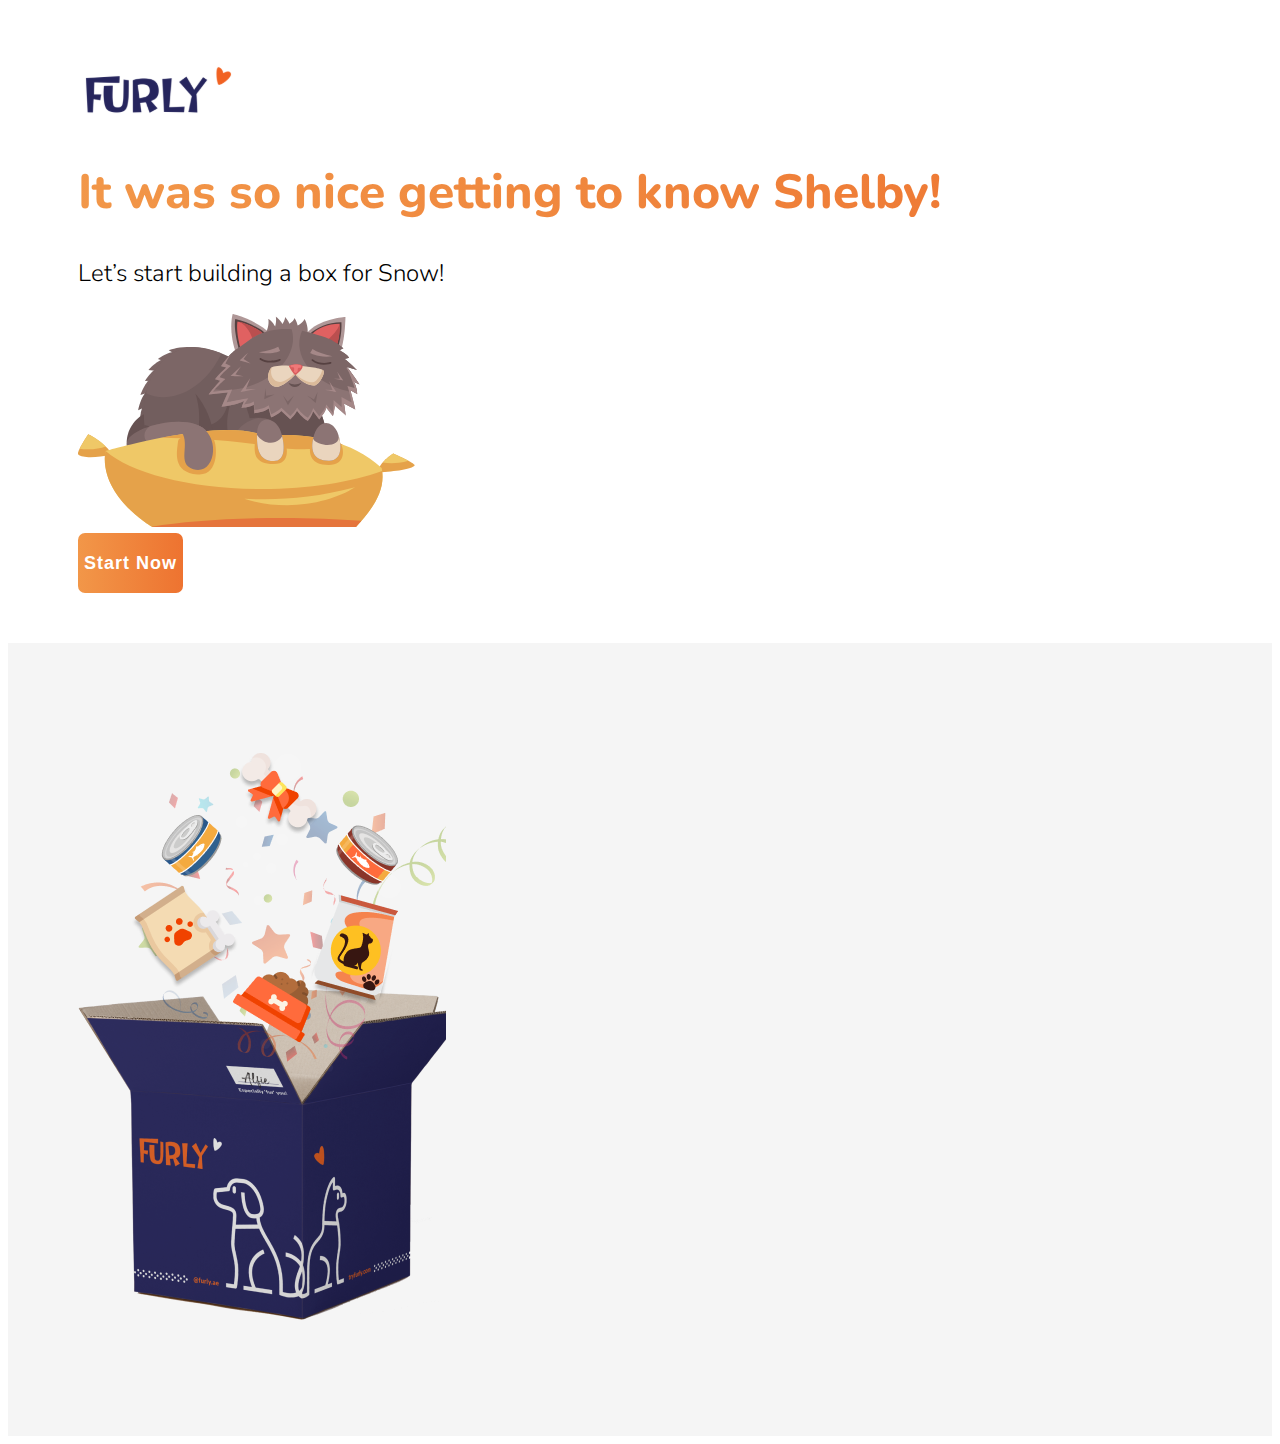
==== boxBuilding.html @ fecd2f82 "pages added" ====
<!DOCTYPE html>
<html lang="en">
<head>
    <meta charset="UTF-8">
    <meta http-equiv="X-UA-Compatible" content="IE=edge">
    <meta name="viewport" content="width=device-width, initial-scale=1.0">
    <title>Furly Pet</title>

    <!-- bootstrap CDNs  -->
    <link href="https://cdn.jsdelivr.net/npm/bootstrap@5.2.0-beta1/dist/css/bootstrap.min.css" rel="stylesheet" integrity="sha384-0evHe/X+R7YkIZDRvuzKMRqM+OrBnVFBL6DOitfPri4tjfHxaWutUpFmBp4vmVor" crossorigin="anonymous" />
    <!-- bootstrap CDNs End  -->
    <!-- css files  -->
    <link rel="stylesheet" href="style/css/regular.css" />
    <link rel="stylesheet" href="style/css/color.css" />
    <link rel="stylesheet" href="style/css/desk.css" />
    <link rel="stylesheet" href="style/css/tab.css" />
    <link rel="stylesheet" href="style/css/mobile.css" />
    <!-- css files  -->

    <!-- google font CDN for nunito -->
    <link rel="preconnect" href="https://fonts.googleapis.com" />
    <link rel="preconnect" href="https://fonts.gstatic.com" crossorigin />
    <link href="https://fonts.googleapis.com/css2?family=Nunito" rel="stylesheet" />
    <!-- google font CDN for nunito End -->

</head>
<body>

    <div class="contianer-fluid p-0 wrapper">
        <div class="row w-100">

            <!-- Column-1 -->
            <div class="col-lg-6 col-md-12">
                <div class="sectionPadding bgWhite">
                    <div class=""> <img src="/img/Furly-Logo.svg" alt=""> </div>

                    <div class="pt-5 mt-3">
                        <h1 class="headingrand clr-dark1">It was so nice getting to know Shelby!</h1>
                        <p class="spansubhead">Let’s start building a box for Snow!</p>
                    </div>

                    <div class="py-5 my-5">
                        <img src="/img/cato.svg" alt="">
                    </div>

                    <div class="d-flex justify-content-start "><button class="buttn-main bg-dark2 clr-white my-4 start-btn w-100">Start Now</button></div>


                </div>
            </div>

            <!-- Column-2 -->
            <div class="col-lg-6 col-md-12">
                <div class="sectionPadding d-flex justify-content-center align-items-center">
                    <div class="giftBoxImg"> <img src="/img/giftbox.webp" class="w-100" alt=""> </div>
                </div>
            </div>

        </div>
    </div>
    

    <!-- bootstrap script CDNs -->
    <script src="https://cdn.jsdelivr.net/npm/bootstrap@5.2.0-beta1/dist/js/bootstrap.bundle.min.js" integrity="sha384-pprn3073KE6tl6bjs2QrFaJGz5/SUsLqktiwsUTF55Jfv3qYSDhgCecCxMW52nD2" crossorigin="anonymous"></script>
    <!-- bootstrap script CDNs -->

</body>
</html>
---- style/css/regular.css ----
/* main body css */

body {
    font-family: 'Nunito', sans-serif;
}

.clr-white {
    color: var(--white);
}

.clr-dark1 {
    background: linear-gradient(89.83deg, #F2994A -6.21%, #ED6E2D 113.9%);
    -webkit-background-clip: text;
    -webkit-text-fill-color: transparent;
    background-clip: text;
    text-fill-color: transparent;
}

.clr-dark2 {
    color: var(--textcolor);
}

.clr-dark3 {
    color: var(--textcolororengebg);
}


/*  font size  */

.h1mainhead {
    font-size: 64px;
    font-weight: 800;
    line-height: 119.4%;
}

.spansubhead {
    font-weight: 300 !important;
    font-size: 24px;
    line-height: 33px;
}

.headingrand {
    font-weight: 800;
    font-size: 48px;
    line-height: 65px;
}

.headingwellnormal {
    font-weight: 600;
    font-size: 18px;
    line-height: 25px;
}


/*  font size  end */


/* background colgroup */

.bg-dark1 {
    background-color: var(--bluedark);
}

.bg-dark2 {
    background: var(--orengedark);
}


/* background colgroup End*/


/* btn css  */

.buttn-main {
    display: flex;
    max-width: 450px;
    min-height: 70px;
    justify-content: center;
    align-items: center;
    border-radius: 7px;
    font-weight: 600;
    font-size: 18px;
    letter-spacing: 1px;
}


/* btn css End */


/* main body css End*/


/* nav style start */

.paw-on-active {
    max-width: 20px;
    visibility: hidden;
}

.navbar {
    min-height: 100px;
    margin-bottom: -100px;
}

.navbar-nav .nav-item .active div div {
    visibility: visible;
}


/* nav style start */


/* section 1 home */

.secdiv1 {
    background-image: url(/img/sec1bg.webp);
    background-repeat: no-repeat;
    background-position: bottom right;
    background-size: cover;
    /* padding: 225px 10px; */
    min-height: 100vh;
    align-items: center;
    display: flex;
}


/* section 1 home end */


/* section 2 home start  */

.secdiv2 {
    background-image: url(/img/sec2basket.webp);
    background-repeat: no-repeat;
    background-position: center left;
    background-size: contain;
    padding: 220px 10px;
}


/* .divc {
    max-width: 300px;
} */

.divc img {
    top: -100px;
    right: 0;
    max-width: 500px;
}


/* section 2 home End  */


/* section 3home start  */

.secdiv3 {
    background-color: #FFE8CD;
    padding: 100px 10px;
}

.divc2 img {
    top: 0px;
    left: 0;
    max-width: 500px;
}


/* section 3home end  */


/* section 4 home start  */

.divc3 img {
    top: 60px;
    left: 0;
    max-width: 500px;
}


/* section 4 home end  */


/* section 5 home  */

.secdiv5 {
    background-image: url(/img/se5bg.webp);
    background-repeat: no-repeat;
    background-position: center left;
    background-size: contain;
    padding: 220px 10px;
}


/* section 5 home end */


/* section 6 home start  */

.presssecsty {
    margin: 100px 10px;
}


/* section 6 home end  */


/* section7 home start */

.heart-img {
    width: 30px;
    height: 30px;
    margin-left: 10px;
}

.headstarth {
    margin-bottom: 50px;
}


/* section7 home end */


/* section 8 home faq start  */

.faq-style {
    background-color: white;
    color: black;
    border-radius: 20px;
    box-shadow: 0 5px 10px 0 rgb(0, 0, 0, 0.25);
    margin: 20px 0;
}

.question {
    padding: 30px 80px 30px 20px;
    position: relative;
    display: flex;
    align-items: center;
    cursor: pointer;
}

.question::after {
    position: absolute;
    right: 20px;
    transition: 0.2s;
    background-image: url('/img/pawfaq.webp');
    background-repeat: repeat;
    background-size: 20px 20px;
    width: 20px;
    height: 20px;
    content: "";
}

.question.active::after {
    transform: rotate(180deg);
}

.answercont {
    max-height: 0;
    overflow: hidden;
    transition: 0.3s;
}

.answer {
    padding: 0 20px 20px;
    line-height: 1.5rem;
    font-weight: 300;
    font-size: 16px;
    line-height: 22px;
}


/* section 8 home faq end  */


/* footer section start  */

.footersection {
    background: linear-gradient(180deg, #EB7C3A 0%, #DF622B 100%);
    border-radius: 32px 32px 0px 0px;
    padding: 50px 10px;
    margin-top: 100px;
}

.foot-logo {
    max-width: 200px;
    margin: auto;
}

.footer-nav div {
    gap: 30px;
}

.coptright {
    font-weight: 200 !important;
}

.bottomnav2 {
    gap: 20px;
}

.backtop {
    text-decoration: none;
}

.backtop:hover {
    color: var(--bluedark);
}


/* footer section end  */



/* Alishba */

.sectionPadding{
    padding: 50px 70px;
}
.bgWhite{
    background-color: white;
}
/* SinglePet */

.pet-selectionBox {
    border: 1px solid lightgrey;
    border-radius: 2px;
    transition: .3s;
}
.pet-selectionBox:hover{
    border: 1px solid orange;
}

.pet-title {
    font-size: 20px !important;
    font-weight: bold;
}

.pet-subtitle {
    font-size: 16px !important;
}

.start-btn {
    border: none;
    min-height: 60px;
}


/* ======FORM======= */


.form-lables {
    font-size: 16px;
    font-weight: 600;
    color: var(--formslabelsclr)
}

#selection-inp {
    border: none;
    background-color: var(--white);
    border-radius: 6px;
    padding: 20px 14px;
    border: 1px solid var(--white);
}

#selection-inp::placeholder,
.typeText {
    color: var( --inptextclr);
}

#selection-inp::placeholder {
    font-size: 15px;
}

#selection-inp,
#select-options:focus {
    outline: none;
}

.pets {
    background-color: var(--white);
    padding: 10px 30px;
    border-radius: 6px;
    display: flex;
    flex-direction: column;
    justify-content: center;
    align-items: center;
    width: 160px;
}

.pets img {
    width: 100%;
}

.pet2 {
    margin-left: 60px;
}

.pet-title {
    font-size: 16px !important;
    padding-top: 14px;
}

#select-options {
    border: none;
    background-color: var(--white);
    border-radius: 6px;
    padding: 14px 20px;
    color: var( --inptextclr);
}

.checkbox {
    width: 18px;
    color: red;
}

.allergic-selection {
    border: none;
    background-color: var(--white);
    border-radius: 6px;
    padding: 10px 14px;
    width: 200px;
}

.addPet-btn {
    border: none;
    width: 200px;
    min-height: 60px;
}

.petSelectionForm {
    display: none;
}
.activeForm{
    display: block;
}


/* Single-ProductPage */

.wrapper {
    background-color: var(--formbg);
}

.bgWhite {
    background-color: var(--white);
}

.filled-bar {
    border-radius: 30px;
    padding: 8px 12px;
}

.conditions-list {
    background-color: rgb(196, 194, 194);
    border-radius: 30px;
    font-size: 12px;
}

.divider {
    border: 1px dashed grey;
}

.quantitySelection {
    padding: 10px !important;
}

.addToBox {
    min-height: 40px;
    font-size: 18px;
}


/* ============owl-carousel========== */

.home-demo .item {
    text-align: center;
}

.product-card {
    max-width: 230px;
    min-height: 440px;
    border: 1px solid var(--formbg);
    padding: 30px 30px 10px 30px;
    border-radius: 6px;
    transition: .5s;
}

.product-card:hover {
    border: 1px solid orange;
}

.Product {
    display: none;
}
.active{
    display: block;
}


/* ================================ */

/* BoxBuilding */

.giftBoxImg{
    padding: 60px 0;
}

/* ===========MediaQuery============== */

@media screen and (min-width:320px) and (max-width:768px) {
    .sectionPadding{
        padding: 50px 70px;
    } 
    .product-card {
        min-height: 400px !important;
    }
}

@media screen and (min-width:413px) and (max-width:463px) {
    .pet2 {
        margin-left: 10px;
    }
}

@media screen and (min-width:320px) and (max-width:408px) {
    .pet2 {
        margin-left: 0px;
    }
}
---- style/css/color.css ----
:root {
    --bluedark: #26255D;
    --orengedark: linear-gradient(89.83deg, #F2994A -6.21%, #ED6E2D 113.9%);
    --white: #ffffff;
    --textcolor: #3F3D6B;
    --textcolororengebg: #232323;
    --formbg:rgb(245, 245, 245);
    --formslabelsclr:rgb(153, 152, 152);
    --inptextclr:rgb(194, 193, 193);
}
---- style/css/tab.css ----
@media (max-width: 1200px) and (min-width:769px) {
    .divc2 img {
        top: -85px;
        left: 0;
        max-width: 500px;
    }
    .divc3 img {
        display: none;
    }
}

@media (max-width: 992px) and (min-width:769px) {
    .secdiv4 {
        padding: 100px 10px;
    }
    .secdiv5 {
        background-image: none;
        padding: 136px 10px;
    }
    .presssecsty {
        margin: 0px 10px 100px 10px;
    }
    #navbarNav {
        position: absolute;
        top: 100px;
        background-image: var(--orengedark);
        width: 600px;
    }
}
---- style/css/mobile.css ----
@media only screen and (max-width: 768px) {
        .h1mainhead {
            font-size: 40px;
            font-weight: 800;
        }
        .secdiv2 {
            background-image: none;
            padding: 180px 10px 80px 10px;
        }
        .headingrand {
            font-weight: 800;
            font-size: 36px;
            line-height: 46px;
        }
        .spansubhead {
            font-weight: 300 !important;
            font-size: 18px;
            line-height: 33px;
        }
        .divc2 img {
            top: -85px;
            left: 0;
            max-width: 500px;
        }
        .divc3 img {
            display: none;
        }
        .der-re {
            flex-direction: column-reverse;
        }
        .secdiv5 {
            background-image: none;
            padding: 136px 10px 80px 10px;
        }
        .presssecsty {
            margin: 0px 10px 100px 10px;
        }
        .bottomnav2 {
            flex-direction: column;
            text-align: center;
        }
        #navbarNav {
            position: absolute;
            top: 100px;
            background-image: var(--orengedark);
            width: 300px;
        }
    }
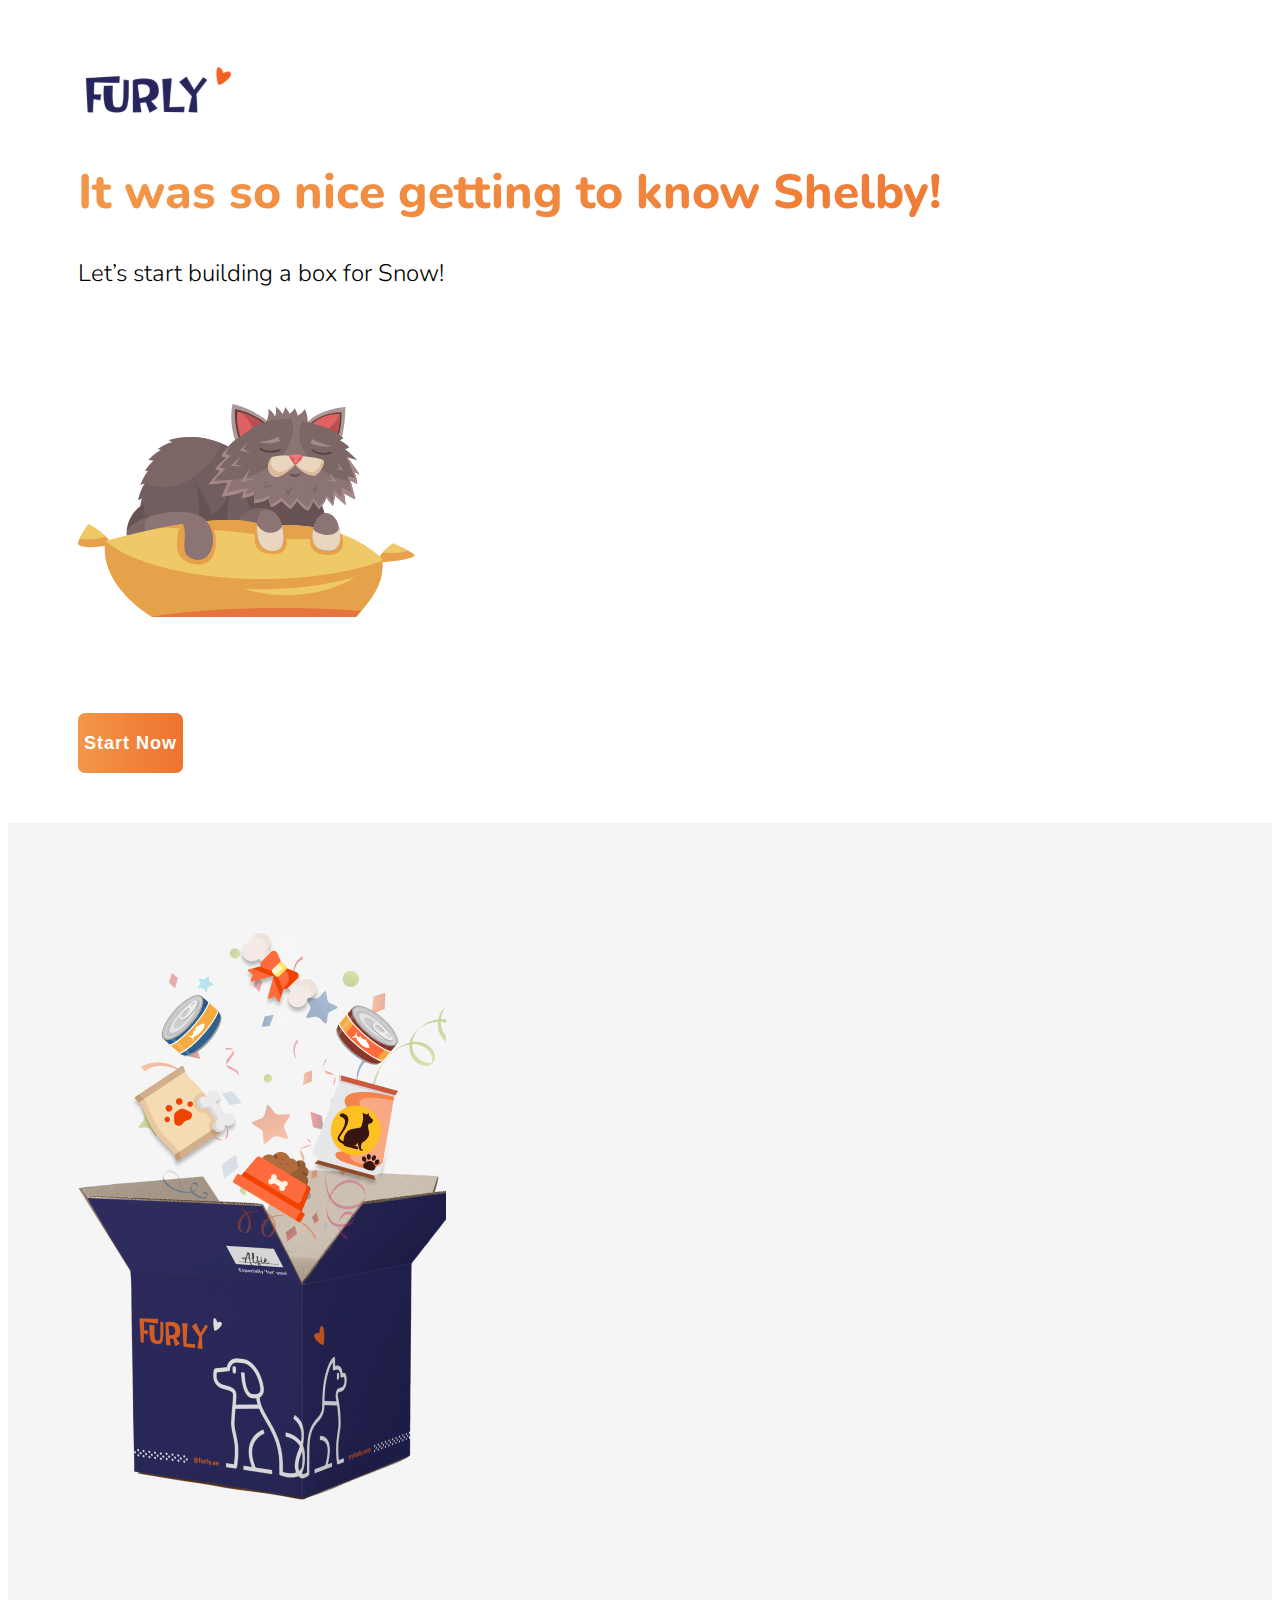
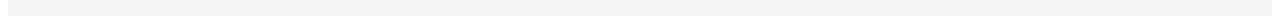
==== commit 63da04b3: "buildingbox page done" ====
--- a/boxBuilding.html
+++ b/boxBuilding.html
@@ -1,5 +1,6 @@
 <!DOCTYPE html>
 <html lang="en">
+
 <head>
     <meta charset="UTF-8">
     <meta http-equiv="X-UA-Compatible" content="IE=edge">
@@ -22,47 +23,47 @@
     <link rel="preconnect" href="https://fonts.gstatic.com" crossorigin />
     <link href="https://fonts.googleapis.com/css2?family=Nunito" rel="stylesheet" />
     <!-- google font CDN for nunito End -->
+</head>
 
-</head>
 <body>
 
-    <div class="contianer-fluid p-0 wrapper">
-        <div class="row w-100">
+    <div class="container-fluid wrapper">
+        <div class="row">
 
-            <!-- Column-1 -->
-            <div class="col-lg-6 col-md-12">
-                <div class="sectionPadding bgWhite">
+            <div class=" col-lg-6 col-md-12 bgWhite">
+                <div class="pets-infoBox sectionPadding">
                     <div class=""> <img src="/img/Furly-Logo.svg" alt=""> </div>
 
                     <div class="pt-5 mt-3">
                         <h1 class="headingrand clr-dark1">It was so nice getting to know Shelby!</h1>
-                        <p class="spansubhead">Let’s start building a box for Snow!</p>
+                        <p class="spansubhead">Let’s start building a box for Snow! </p>
                     </div>
+                   
+                    <div class=" catoImg">
+                        <img src="/img/cato.svg" class="w-100" alt="">
+                    </div>
+ 
+                    <div class="d-flex justify-content-start "><button class="buttn-main bg-dark2 clr-white my-4 start-btn w-100">Start Now</button></div>
+       </div>
 
-                    <div class="py-5 my-5">
-                        <img src="/img/cato.svg" alt="">
-                    </div>
-
-                    <div class="d-flex justify-content-start "><button class="buttn-main bg-dark2 clr-white my-4 start-btn w-100">Start Now</button></div>
-
-
-                </div>
             </div>
-
-            <!-- Column-2 -->
-            <div class="col-lg-6 col-md-12">
-                <div class="sectionPadding d-flex justify-content-center align-items-center">
+            <!-- Pet Selection Form-1 -->
+            <div class="col-md-6 d-flex justify-content-center align-items-center">
+                <div class="sectionPadding">
                     <div class="giftBoxImg"> <img src="/img/giftbox.webp" class="w-100" alt=""> </div>
                 </div>
             </div>
-
+           
         </div>
     </div>
-    
+
 
     <!-- bootstrap script CDNs -->
     <script src="https://cdn.jsdelivr.net/npm/bootstrap@5.2.0-beta1/dist/js/bootstrap.bundle.min.js" integrity="sha384-pprn3073KE6tl6bjs2QrFaJGz5/SUsLqktiwsUTF55Jfv3qYSDhgCecCxMW52nD2" crossorigin="anonymous"></script>
     <!-- bootstrap script CDNs -->
 
+    <script src="./style/js/functions.js"></script>
+
 </body>
+
 </html>--- a/style/css/regular.css
+++ b/style/css/regular.css
@@ -13,7 +13,6 @@
     -webkit-background-clip: text;
     -webkit-text-fill-color: transparent;
     background-clip: text;
-    text-fill-color: transparent;
 }
 
 .clr-dark2 {
@@ -23,6 +22,16 @@
 .clr-dark3 {
     color: var(--textcolororengebg);
 }
+
+
+/* spacing */
+
+.gap1 {
+    gap: 30px;
+}
+
+
+/* spacing end  */
 
 
 /*  font size  */
@@ -311,23 +320,27 @@
 /* footer section end  */
 
 
-
 /* Alishba */
 
-.sectionPadding{
+.sectionPadding {
     padding: 50px 70px;
 }
-.bgWhite{
+
+.bgWhite {
     background-color: white;
 }
+
+
 /* SinglePet */
 
 .pet-selectionBox {
     border: 1px solid lightgrey;
     border-radius: 2px;
     transition: .3s;
-}
-.pet-selectionBox:hover{
+    cursor: pointer;
+}
+
+.pet-selectionBox:hover {
     border: 1px solid orange;
 }
 
@@ -347,7 +360,6 @@
 
 
 /* ======FORM======= */
-
 
 .form-lables {
     font-size: 16px;
@@ -379,7 +391,7 @@
 
 .pets {
     background-color: var(--white);
-    padding: 10px 30px;
+    padding: 30px 30px 10px;
     border-radius: 6px;
     display: flex;
     flex-direction: column;
@@ -431,7 +443,8 @@
 .petSelectionForm {
     display: none;
 }
-.activeForm{
+
+.activeForm {
     display: block;
 }
 
@@ -493,38 +506,30 @@
 .Product {
     display: none;
 }
-.active{
+
+.active {
     display: block;
 }
 
 
 /* ================================ */
 
+
 /* BoxBuilding */
 
-.giftBoxImg{
+.catoImg{
+    max-width: 420px;
+    padding: 90px 0;
+}
+.catoImg2{
+    max-width: 300px;
+    padding: 50px 0;
+}
+.summaryForm{
+    padding: 50px 50px 50px 0px;
+}
+
+
+.giftBoxImg {
     padding: 60px 0;
-}
-
-/* ===========MediaQuery============== */
-
-@media screen and (min-width:320px) and (max-width:768px) {
-    .sectionPadding{
-        padding: 50px 70px;
-    } 
-    .product-card {
-        min-height: 400px !important;
-    }
-}
-
-@media screen and (min-width:413px) and (max-width:463px) {
-    .pet2 {
-        margin-left: 10px;
-    }
-}
-
-@media screen and (min-width:320px) and (max-width:408px) {
-    .pet2 {
-        margin-left: 0px;
-    }
 }--- a/style/css/tab.css
+++ b/style/css/tab.css
@@ -26,4 +26,61 @@
         background-image: var(--orengedark);
         width: 600px;
     }
+}
+
+
+/* ===========MediaQuery Alishba ============== */
+
+@media screen and (min-width:320px) and (max-width:768px) {
+    .product-card {
+        min-height: 400px !important;
+    }
+}
+
+@media screen and (min-width:413px) and (max-width:463px) {
+    .pet2 {
+        margin-left: 10px;
+    }
+}
+
+@media screen and (min-width:320px) and (max-width:408px) {
+    .pet2 {
+        margin-left: 0px;
+    }
+}
+
+/* ===========MediaQuery============== */
+
+@media screen and (min-width:768px) and (max-width:992px) {
+    .sectionPadding{
+        padding: 50px 50px;
+    } 
+    .product-card {
+        min-height: 400px !important;
+    }
+    .giftBoxImg{
+        margin-top: 150px;
+    }
+    .summaryForm{
+        padding: 30px 0px 0px 0px;
+    }
+}
+
+
+
+@media screen and (min-width:320px) and (max-width:768px) {
+    
+    .sectionPadding{
+        padding: 50px 30px;
+    }
+    .catoImg{
+        max-width: 800px !important;
+        padding: 50px 0;
+    }
+    .giftBoxImg{
+        margin-top: 0px;
+    }
+    .summaryForm{
+        padding: 30px 0px 0px 0px;
+    }
 }--- a/style/css/mobile.css
+++ b/style/css/mobile.css
@@ -45,4 +45,7 @@
             background-image: var(--orengedark);
             width: 300px;
         }
+        .sectionPadding {
+            padding: 50px 20px;
+        }
     }